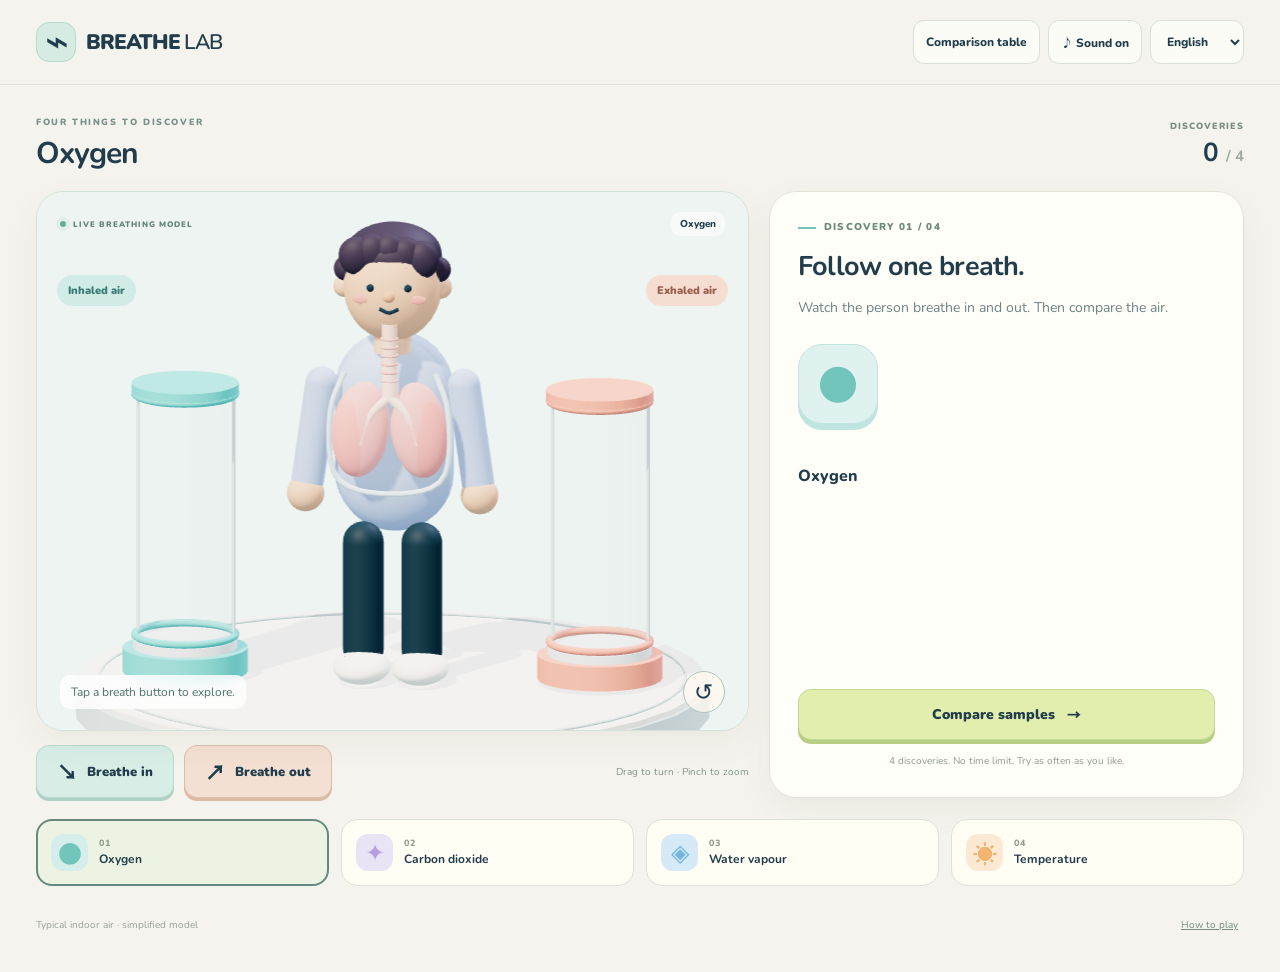
==== breath-lab/index.html @ cea1d40a "Add Breathe Lab: bilingual 3D inhaled and exhaled air game" ====
<!doctype html><html lang="en"><head><meta charset="utf-8"><meta name="viewport" content="width=device-width,initial-scale=1"><meta name="theme-color" content="#f5f3ed"><meta name="description" content="Explore a 3D breathing model. Compare oxygen, carbon dioxide, water vapour and temperature in inhaled and exhaled air."><title>Breathe Lab · A 3D air adventure</title><link rel="icon" href="data:image/svg+xml,%3Csvg xmlns='http://www.w3.org/2000/svg' viewBox='0 0 48 48'%3E%3Crect width='48' height='48' rx='14' fill='%2372c5bb'/%3E%3Cpath d='M24 9v15m0-4c-15-18-24 21-11 18 6-1 8-6 8-14m3-4c15-18 24 21 11 18-6-1-8-6-8-14' fill='%23fff' stroke='%23fff' stroke-width='3'/%3E%3C/svg%3E"><link rel="stylesheet" href="style.css?v=1"><script type="module" src="app.js?v=1"></script></head><body>
<header><button id="home" class="brand"><span class="brand-symbol" aria-hidden="true">⌁</span><span id="brandText">BREATHE<span>LAB</span></span></button><nav><button id="guideButton" class="utility">Comparison table</button><button id="soundButton" class="utility" aria-pressed="true">♪ Sound on</button><select id="language" aria-label="Language / 語言"><option value="en">English</option><option value="zh">繁體中文</option></select></nav></header>
<main><div class="mission-strip"><div><span class="eyebrow" id="missionLabel">FOUR THINGS TO DISCOVER</span><h1 id="missionTitle">Oxygen</h1></div><div class="badge-meter"><span id="badgeLabel">DISCOVERIES</span><strong id="score">0 <small>/ 4</small></strong></div></div>
<div class="layout"><div class="scene-column"><section class="stage" id="stage"><div class="stage-top"><span class="live-label" id="sceneLabel">LIVE BREATHING MODEL</span><span id="topicChip"></span></div><div class="sample-labels"><span class="sample-in" id="leftLabel">Inhaled air</span><span class="sample-out" id="rightLabel">Exhaled air</span></div><canvas id="world" role="img" aria-label="3D person showing the lungs and two air samples"></canvas><div id="fallback" hidden><svg viewBox="0 0 600 440" aria-hidden="true"><ellipse cx="300" cy="398" rx="180" ry="15" fill="#c8d9d3"/><path d="M270 290v87m60-87v87" stroke="#688999" stroke-width="30" stroke-linecap="round"/><path d="M248 171l-27 100m131-100l27 100" stroke="#dba98b" stroke-width="22" stroke-linecap="round"/><rect x="243" y="149" width="114" height="158" rx="38" fill="#cae5e0"/><circle cx="300" cy="101" r="46" fill="#e9bfa2"/><path d="M257 95q-5-60 45-48 42-8 41 43-30-16-36-29-18 27-50 34" fill="#4b5264"/><circle cx="285" cy="102" r="3" fill="#334754"/><circle cx="315" cy="102" r="3" fill="#334754"/><path d="M292 120q8 6 16 0" fill="none" stroke="#9a6356" stroke-width="3"/><g id="fallbackLungs"><path d="M294 185q-40-25-37 37t37 13Z" fill="#eb9a9b"/><path d="M306 185q40-25 37 37t-37 13Z" fill="#eb9a9b"/></g><path d="M300 146v48m0-8l-21 27m21-27l21 27" fill="none" stroke="#fff6f1" stroke-width="7" stroke-linecap="round"/><g fill="#ffffff88" stroke="#8db6bc" stroke-width="3"><rect x="66" y="238" width="90" height="124" rx="25"/><rect x="444" y="238" width="90" height="124" rx="25"/></g><rect id="fallbackIn" x="76" y="350" width="70" height="0" rx="12" fill="#72c5bb"/><rect id="fallbackOut" x="454" y="350" width="70" height="0" rx="12" fill="#72c5bb"/></svg></div><div id="loading">Building your breathing lab…</div><div class="stage-bottom"><span id="phaseLabel" role="status">Tap a breath button to explore.</span><button id="resetView" aria-label="Reset 3D view">↺</button></div><div id="confetti" aria-hidden="true"></div></section><div class="breath-bar"><div class="breath-buttons"><button id="inhale"><span aria-hidden="true">↘</span><span id="inhaleText">Breathe in</span></button><button id="exhale"><span aria-hidden="true">↗</span><span id="exhaleText">Breathe out</span></button></div><span id="gestureHint">Drag to turn · Pinch to zoom</span></div>
</div><aside id="panel" aria-live="polite"></aside></div>
<nav id="missions" class="mission-tabs" aria-label="Choose a discovery"></nav><footer><span id="modelNote">Typical indoor air · simplified model</span><button id="helpButton">How to play</button></footer>
</main><dialog id="guide" aria-labelledby="guideTitle"><div class="dialog-head"><h2 id="guideTitle">Your comparison table</h2><button class="close" id="closeGuide" aria-label="Close">×</button></div><div id="guideContent"></div></dialog><dialog id="help" aria-labelledby="helpTitle"><div class="dialog-head"><h2 id="helpTitle">How to play</h2><button class="close" id="closeHelp" aria-label="Close">×</button></div><div id="helpContent"></div></dialog><div id="announce" class="sr-only" role="status" aria-live="polite"></div></body></html>
---- breath-lab/style.css ----
@import url('https://fonts.googleapis.com/css2?family=Nunito:wght@500;600;700;800;900;1000&family=Noto+Sans+TC:wght@500;700;900&display=swap');
:root{font-family:Nunito,'Noto Sans TC',sans-serif;color:#213d4b;background:#f5f3ed;font-synthesis:none;--ink:#213d4b;--mint:#72c5bb;--coral:#efaa92;--muted:#7c8d90;--topic:#72c5bb}*{box-sizing:border-box}body{margin:0}button,select{font:inherit;color:inherit;cursor:pointer;min-height:44px;touch-action:manipulation}button{border:0}button:focus-visible,select:focus-visible{outline:3px solid #d78d49;outline-offset:3px}button:disabled{cursor:default;opacity:.4}button svg{pointer-events:none}h1,h2,h3,p{margin:0}header{max-width:1440px;margin:auto;padding:20px 36px;display:flex;align-items:center;justify-content:space-between;gap:20px;border-bottom:1px solid #dce2db}.brand{display:flex;align-items:center;gap:10px;font-size:21px;font-weight:1000;letter-spacing:-1px;background:none;padding:0}.brand span span{font-weight:600;margin-left:4px}.brand-symbol{width:40px;height:40px;background:#d6ece3;border:1px solid #b8d9cb;border-radius:13px;font-size:40px;line-height:.7;display:grid;place-items:center}.utility,select{background:#fcfcf6;border:1px solid #d9e1d6;border-radius:11px;font-weight:800;font-size:12px;padding:8px 12px}header nav{display:flex;gap:8px}main{max-width:1440px;margin:auto;padding:24px 36px}.mission-strip{display:flex;justify-content:space-between;align-items:center;margin-bottom:18px;gap:15px}.eyebrow{font-size:9px;font-weight:900;letter-spacing:1.6px;color:#7b918c}h1{font-size:30px;letter-spacing:-1px;line-height:1.3;margin-top:3px}.badge-meter{text-align:right}.badge-meter>span{font-size:9px;letter-spacing:1px;color:#7c8d85;font-weight:900}.badge-meter strong{display:block;font-size:26px}.badge-meter small{font-size:15px;color:#9aaba1}.layout{display:grid;grid-template-columns:minmax(0,1.5fr) minmax(350px,1fr);gap:20px;align-items:stretch}.stage{min-width:0;position:relative;overflow:hidden;border-radius:27px;background:#e8f0ed;min-height:540px;border:1px solid #d3e3db;box-shadow:0 12px 32px #4b5a4010}#world{position:absolute;inset:0;width:100%;height:100%;touch-action:none;display:block}.stage-top,.stage-bottom{position:absolute;left:23px;right:23px;z-index:2;display:flex;justify-content:space-between;align-items:center;gap:15px;pointer-events:none}.stage-top{top:20px}.live-label{font-size:8px;letter-spacing:1px;font-weight:1000;color:#65847c;display:flex;align-items:center;gap:7px}.live-label:before{content:'';width:6px;height:6px;background:#63ae91;border-radius:50%;box-shadow:0 0 0 4px #63ae9116}#topicChip{padding:5px 9px;background:#ffffff80;border-radius:9px;font-size:10px;font-weight:800;max-width:150px}.stage-bottom{bottom:17px}#phaseLabel{font-size:12px;line-height:1.5;background:#ffffffc9;backdrop-filter:blur(6px);padding:8px 11px;border-radius:10px;max-width:83%;color:#4e716b}#resetView{pointer-events:auto;border:1px solid #abc6ba;background:#fffaf0bd;border-radius:50%;font-size:23px;width:42px;min-height:42px}.sample-labels{position:absolute;top:83px;left:20px;right:20px;display:flex;justify-content:space-between;z-index:2;pointer-events:none;gap:15px}.sample-labels>span{font-size:11px;padding:8px 11px;border-radius:30px;font-weight:900;max-width:40%;text-align:center}.sample-in{background:#d1ece6;color:#3c7c77}.sample-out{background:#f5ddd1;color:#9c604d}#panel{padding:28px;border:1px solid #dfe4da;border-radius:27px;background:#fffef8;display:flex;flex-direction:column;min-height:540px;box-shadow:0 12px 32px #4b5a4010}.kicker{font-size:10px;font-weight:900;letter-spacing:1.3px;color:#6b8c7e;margin-bottom:16px}.kicker:before{content:'';display:inline-block;width:18px;height:2px;background:var(--topic);vertical-align:middle;margin-right:8px}h2{font-size:27px;line-height:1.24;letter-spacing:-.7px}.description{font-size:14px;color:#6d8386;line-height:1.7;margin-top:13px}.topic-orb{display:grid;place-items:center;width:80px;height:80px;background:color-mix(in srgb,var(--topic) 22%,white);border:1px solid color-mix(in srgb,var(--topic) 45%,white);border-radius:24px;margin:24px 0 18px;font-size:40px;color:var(--topic);box-shadow:0 6px 0 color-mix(in srgb,var(--topic) 45%,white)}.panel-bottom{margin-top:auto;padding-top:24px}.primary{width:100%;border:1px solid #bedb91;border-radius:13px;background:#e2eeae;box-shadow:0 4px 0 #b8ce85;display:flex;align-items:center;justify-content:center;gap:12px;min-height:51px;padding:12px 15px;font-size:14px;font-weight:1000;transition:transform .15s}.primary:hover{transform:translateY(-2px);background:#e8f5b4}.primary:active{transform:translateY(2px)}.small-note{font-size:10px;line-height:1.65;color:#8d9d92;text-align:center;margin-top:13px}.selection{display:grid;grid-template-columns:1fr 1fr;gap:11px;margin-top:21px}.sample-card{padding:13px 10px;background:#f2f7f0;border:1px solid #d8e8dd;border-radius:16px;min-width:0}.sample-card.out{background:#fcf0e8;border-color:#efdccd}.sample-card h3{font-size:12px;line-height:1.4;margin-bottom:12px;text-align:center}.pick{display:block;min-height:46px;width:100%;margin-top:7px;background:#ffffffaa;border:1.5px solid #d6e1d5;border-radius:10px;font-weight:900;font-size:14px}.pick[aria-pressed=true]{background:#294e57;color:#fff;border-color:#294e57;box-shadow:0 3px 0 #173c43}.pick:hover{border-color:#294e57}.feedback{font-size:12px;color:#a6664d;line-height:1.6;min-height:35px;margin-top:14px}.hint-button,.secondary{background:#f0f3e9;border:1px solid #dce4d5;border-radius:10px;padding:9px 12px;font-size:12px;font-weight:800}.hint-button{margin-top:12px;align-self:flex-start}.hint-text{font-size:12px;color:#6a8278;line-height:1.6;margin-top:9px}.success-icon{background:#e3efb0;width:58px;height:58px;border:1px solid #c6db97;border-radius:20px;display:grid;place-items:center;font-size:33px;transform:rotate(-8deg);margin:8px 0 20px}.answer-pair{display:grid;grid-template-columns:1fr 1fr;gap:10px;margin:23px 0 0}.answer-pair>div{padding:15px 10px;border-radius:15px;text-align:center;background:#e1f1ea}.answer-pair>div:last-child{background:#f8e7dc}.answer-pair small{font-size:11px;display:block;color:#748b82;margin-bottom:7px}.answer-pair strong{font-size:24px}.result-fact{margin-top:21px;font-size:16px;line-height:1.65;font-weight:800}.button-row{display:flex;gap:9px;margin-top:12px}.button-row>*{flex:1}.breath-bar{display:flex;align-items:center;justify-content:space-between;gap:15px;margin:17px 0 24px}.breath-buttons{display:flex;gap:10px}.breath-buttons button{display:flex;align-items:center;gap:9px;border-radius:13px;padding:10px 20px;font-size:13px;font-weight:900;border:1px solid #b5dcd2;background:#d9ede7;box-shadow:0 3px 0 #afd0c5}.breath-buttons button:last-child{background:#f4dfd3;border-color:#dfbeaa;box-shadow:0 3px 0 #ddbaa4}.breath-buttons button[aria-pressed=true]{outline:3px solid #486d68;outline-offset:2px}.breath-buttons button span:first-child{font-size:21px}#gestureHint{font-size:10px;color:#81958b}.mission-tabs{display:grid;grid-template-columns:repeat(4,minmax(0,1fr));gap:12px}.mission-tab{background:#fffdf4;border:1px solid #dbe3d5;border-radius:16px;padding:14px;display:flex;align-items:center;gap:11px;text-align:left;min-width:0}.mission-tab.current{border:2px solid #65897e;padding:13px;background:#edf3e2}.mission-tab.completed{background:#e4edda}.mission-tab .icon{width:37px;height:37px;background:color-mix(in srgb,var(--color) 30%,white);color:var(--color);display:grid;place-items:center;font-size:24px;border-radius:12px;flex:none}.mission-tab small{display:block;color:#8c9b8b;font-size:9px;font-weight:800;letter-spacing:1px}.mission-tab strong{font-size:12px;line-height:1.3;display:block;margin-top:3px}footer{display:flex;justify-content:space-between;align-items:center;color:#98a295;font-size:10px;margin-top:17px;gap:15px}footer button{background:none;text-decoration:underline;font-size:10px;color:#768c7c}.end-number{font-size:59px;letter-spacing:-3px;font-weight:1000;color:#5a8776;margin:14px 0 5px}.end-number small{font-size:24px;color:#a1b0a3;letter-spacing:0}.mini-table{width:100%;border-collapse:separate;border-spacing:0;overflow:hidden;border:1px solid #d8e3d5;border-radius:14px;margin-top:20px;font-size:12px}.mini-table th,.mini-table td{text-align:center;padding:11px 8px;border-bottom:1px solid #dfe7da;line-height:1.5}.mini-table th{background:#edf2e5;font-weight:900;color:#657e70}.mini-table td:first-child{text-align:left;font-weight:800}.mini-table tr:last-child td{border-bottom:0}.mini-table td:nth-child(2){background:#f0f8f2}.mini-table td:nth-child(3){background:#fff4ea}.table-note{font-size:11px;line-height:1.7;color:#859483;margin-top:15px}dialog{border:1px solid #d6e2d4;border-radius:25px;background:#fffef6;max-width:680px;width:calc(100% - 28px);max-height:88dvh;padding:26px;color:var(--ink);box-shadow:0 24px 100px #183f4b30}dialog::backdrop{background:#1f3a4da6;backdrop-filter:blur(6px)}.dialog-head{display:flex;align-items:center;justify-content:space-between;gap:15px}.dialog-head h2{font-size:23px}.close{background:#ecf2e4;border:1px solid #d7e1cf;border-radius:50%;font-size:25px;width:42px;flex:none}.help-steps{display:grid;gap:15px;margin:23px 0}.help-steps p{background:#f0f4e8;padding:15px;border-radius:13px;font-size:14px;font-weight:700}details{font-size:11px;color:#718477;margin-top:20px;line-height:1.8}details a{color:#447a72}#loading{position:absolute;inset:0;display:grid;place-items:center;background:#e8f0ed;z-index:3;color:#7c9687;font-size:13px}#loading[hidden],#fallback[hidden]{display:none}#fallback{position:absolute;inset:40px 0 55px}#fallback svg{width:100%;height:100%}#fallbackIn,#fallbackOut{transition:height .6s,y .6s,fill .5s}#fallbackLungs{transform-box:fill-box;transform-origin:center;transition:transform 1.4s}#fallback.breath-in #fallbackLungs{transform:scale(1.12)}#fallback.breath-out #fallbackLungs{transform:scale(.9)}#confetti{position:absolute;inset:0;pointer-events:none;z-index:3;overflow:hidden}#confetti i{position:absolute;left:var(--x);top:-15px;width:7px;height:13px;background:var(--color);border-radius:2px;animation:fall 2.5s ease-out var(--delay) both}@keyframes fall{to{transform:translateY(650px) rotate(650deg);opacity:0}}.sr-only{position:absolute;width:1px;height:1px;overflow:hidden;clip:rect(0,0,0,0);white-space:nowrap}
@media(max-width:1000px){header{padding:18px 22px}main{padding:22px}.layout{grid-template-columns:minmax(0,1.25fr) minmax(320px,1fr);gap:15px}#panel{padding:23px}h2{font-size:25px}.stage,#panel{min-height:520px}.mission-tab{padding:11px}.mission-tab.current{padding:10px}}
@media(max-width:760px){header{padding:16px;flex-wrap:wrap;gap:13px}.brand{font-size:20px}header nav{margin-left:auto;gap:6px}.utility,select{font-size:11px;padding:7px 9px}main{padding:18px 16px}.mission-strip{margin-bottom:13px}.eyebrow{font-size:8px}h1{font-size:26px}.badge-meter strong{font-size:24px}.layout{grid-template-columns:1fr;gap:14px}.stage{height:420px;min-height:420px;border-radius:23px}#panel{min-height:0;padding:23px;border-radius:23px}.stage-top{left:17px;right:17px;top:17px}.sample-labels{top:63px;left:14px;right:14px}.sample-labels>span{font-size:10px;padding:7px 10px}.stage-bottom{left:15px;right:15px;bottom:13px}#phaseLabel{font-size:11px}.topic-orb{width:64px;height:64px;border-radius:19px;font-size:34px;margin:17px 0 10px}.kicker{margin-bottom:12px}.description{font-size:13px}.panel-bottom{padding-top:18px}.selection{margin-top:16px}.breath-bar{margin:18px 0;align-items:center}.breath-buttons{gap:8px}.breath-buttons button{padding:8px 12px;font-size:12px}#gestureHint{font-size:9px;max-width:102px;text-align:right}.mission-tabs{grid-template-columns:repeat(2,minmax(0,1fr));gap:9px}.mission-tab strong{font-size:12px}.mission-tab small{font-size:8px}.mission-tab .icon{width:32px;height:32px;font-size:21px}.mini-table{font-size:11px}.mini-table th,.mini-table td{padding:10px 5px}.dialog-head h2{font-size:21px}dialog{padding:20px}footer{font-size:9px}.success-icon{width:49px;height:49px;font-size:27px;margin:4px 0 14px}}
@media(max-width:430px){header nav{width:100%;justify-content:flex-end}header{gap:8px}.stage{height:365px;min-height:365px}.live-label{font-size:7px}#topicChip{font-size:9px;max-width:115px}.sample-labels{top:57px}.breath-buttons button{font-size:11px;padding:8px 10px}.breath-buttons button span:first-child{font-size:17px}#gestureHint{max-width:80px;font-size:8px}.answer-pair strong{font-size:22px}h2{font-size:25px}.badge-meter>span{font-size:8px}}
@media(prefers-reduced-motion:reduce){*,*:before,*:after{scroll-behavior:auto!important;transition:none!important;animation:none!important}}

.scene-column{min-width:0;display:flex;flex-direction:column}.scene-column .stage{flex:1}.scene-column .breath-bar{margin:14px 0 0}.mission-tabs{margin-top:21px}.stage{scroll-margin-top:12px}@media(max-width:760px){.scene-column .stage{flex:none}.scene-column .breath-bar{margin:12px 0 3px}}
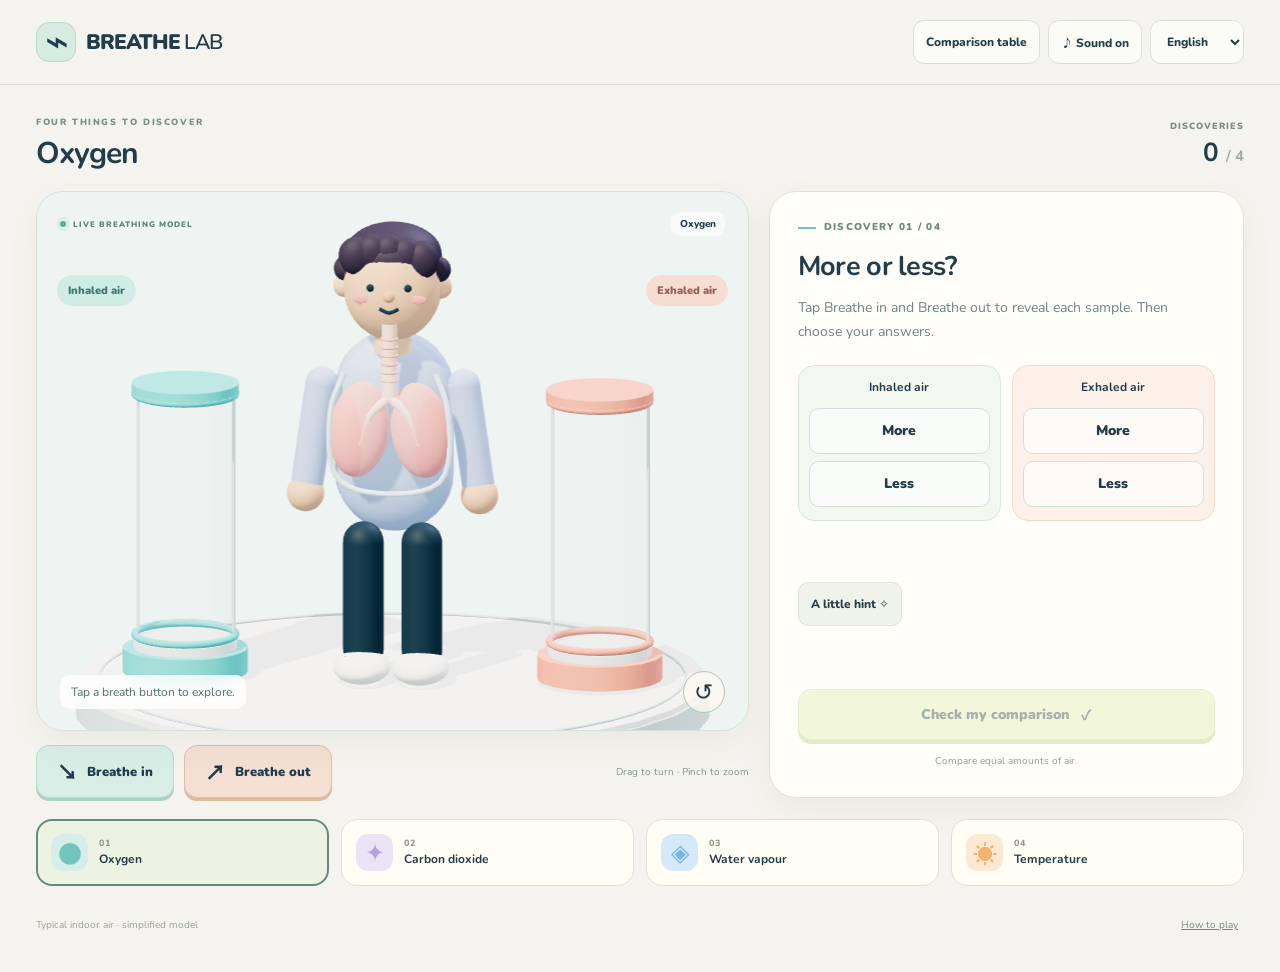
==== commit 0ea6ecab: "Start comparisons immediately and reveal each air sample on its breath action" ====
--- a/breath-lab/index.html
+++ b/breath-lab/index.html
@@ -1,4 +1,4 @@
-<!doctype html><html lang="en"><head><meta charset="utf-8"><meta name="viewport" content="width=device-width,initial-scale=1"><meta name="theme-color" content="#f5f3ed"><meta name="description" content="Explore a 3D breathing model. Compare oxygen, carbon dioxide, water vapour and temperature in inhaled and exhaled air."><title>Breathe Lab · A 3D air adventure</title><link rel="icon" href="data:image/svg+xml,%3Csvg xmlns='http://www.w3.org/2000/svg' viewBox='0 0 48 48'%3E%3Crect width='48' height='48' rx='14' fill='%2372c5bb'/%3E%3Cpath d='M24 9v15m0-4c-15-18-24 21-11 18 6-1 8-6 8-14m3-4c15-18 24 21 11 18-6-1-8-6-8-14' fill='%23fff' stroke='%23fff' stroke-width='3'/%3E%3C/svg%3E"><link rel="stylesheet" href="style.css?v=1"><script type="module" src="app.js?v=1"></script></head><body>
+<!doctype html><html lang="en"><head><meta charset="utf-8"><meta name="viewport" content="width=device-width,initial-scale=1"><meta name="theme-color" content="#f5f3ed"><meta name="description" content="Explore a 3D breathing model. Compare oxygen, carbon dioxide, water vapour and temperature in inhaled and exhaled air."><title>Breathe Lab · A 3D air adventure</title><link rel="icon" href="data:image/svg+xml,%3Csvg xmlns='http://www.w3.org/2000/svg' viewBox='0 0 48 48'%3E%3Crect width='48' height='48' rx='14' fill='%2372c5bb'/%3E%3Cpath d='M24 9v15m0-4c-15-18-24 21-11 18 6-1 8-6 8-14m3-4c15-18 24 21 11 18-6-1-8-6-8-14' fill='%23fff' stroke='%23fff' stroke-width='3'/%3E%3C/svg%3E"><link rel="stylesheet" href="style.css?v=1"><script type="module" src="app.js?v=2"></script></head><body>
 <header><button id="home" class="brand"><span class="brand-symbol" aria-hidden="true">⌁</span><span id="brandText">BREATHE<span>LAB</span></span></button><nav><button id="guideButton" class="utility">Comparison table</button><button id="soundButton" class="utility" aria-pressed="true">♪ Sound on</button><select id="language" aria-label="Language / 語言"><option value="en">English</option><option value="zh">繁體中文</option></select></nav></header>
 <main><div class="mission-strip"><div><span class="eyebrow" id="missionLabel">FOUR THINGS TO DISCOVER</span><h1 id="missionTitle">Oxygen</h1></div><div class="badge-meter"><span id="badgeLabel">DISCOVERIES</span><strong id="score">0 <small>/ 4</small></strong></div></div>
 <div class="layout"><div class="scene-column"><section class="stage" id="stage"><div class="stage-top"><span class="live-label" id="sceneLabel">LIVE BREATHING MODEL</span><span id="topicChip"></span></div><div class="sample-labels"><span class="sample-in" id="leftLabel">Inhaled air</span><span class="sample-out" id="rightLabel">Exhaled air</span></div><canvas id="world" role="img" aria-label="3D person showing the lungs and two air samples"></canvas><div id="fallback" hidden><svg viewBox="0 0 600 440" aria-hidden="true"><ellipse cx="300" cy="398" rx="180" ry="15" fill="#c8d9d3"/><path d="M270 290v87m60-87v87" stroke="#688999" stroke-width="30" stroke-linecap="round"/><path d="M248 171l-27 100m131-100l27 100" stroke="#dba98b" stroke-width="22" stroke-linecap="round"/><rect x="243" y="149" width="114" height="158" rx="38" fill="#cae5e0"/><circle cx="300" cy="101" r="46" fill="#e9bfa2"/><path d="M257 95q-5-60 45-48 42-8 41 43-30-16-36-29-18 27-50 34" fill="#4b5264"/><circle cx="285" cy="102" r="3" fill="#334754"/><circle cx="315" cy="102" r="3" fill="#334754"/><path d="M292 120q8 6 16 0" fill="none" stroke="#9a6356" stroke-width="3"/><g id="fallbackLungs"><path d="M294 185q-40-25-37 37t37 13Z" fill="#eb9a9b"/><path d="M306 185q40-25 37 37t-37 13Z" fill="#eb9a9b"/></g><path d="M300 146v48m0-8l-21 27m21-27l21 27" fill="none" stroke="#fff6f1" stroke-width="7" stroke-linecap="round"/><g fill="#ffffff88" stroke="#8db6bc" stroke-width="3"><rect x="66" y="238" width="90" height="124" rx="25"/><rect x="444" y="238" width="90" height="124" rx="25"/></g><rect id="fallbackIn" x="76" y="350" width="70" height="0" rx="12" fill="#72c5bb"/><rect id="fallbackOut" x="454" y="350" width="70" height="0" rx="12" fill="#72c5bb"/></svg></div><div id="loading">Building your breathing lab…</div><div class="stage-bottom"><span id="phaseLabel" role="status">Tap a breath button to explore.</span><button id="resetView" aria-label="Reset 3D view">↺</button></div><div id="confetti" aria-hidden="true"></div></section><div class="breath-bar"><div class="breath-buttons"><button id="inhale"><span aria-hidden="true">↘</span><span id="inhaleText">Breathe in</span></button><button id="exhale"><span aria-hidden="true">↗</span><span id="exhaleText">Breathe out</span></button></div><span id="gestureHint">Drag to turn · Pinch to zoom</span></div>
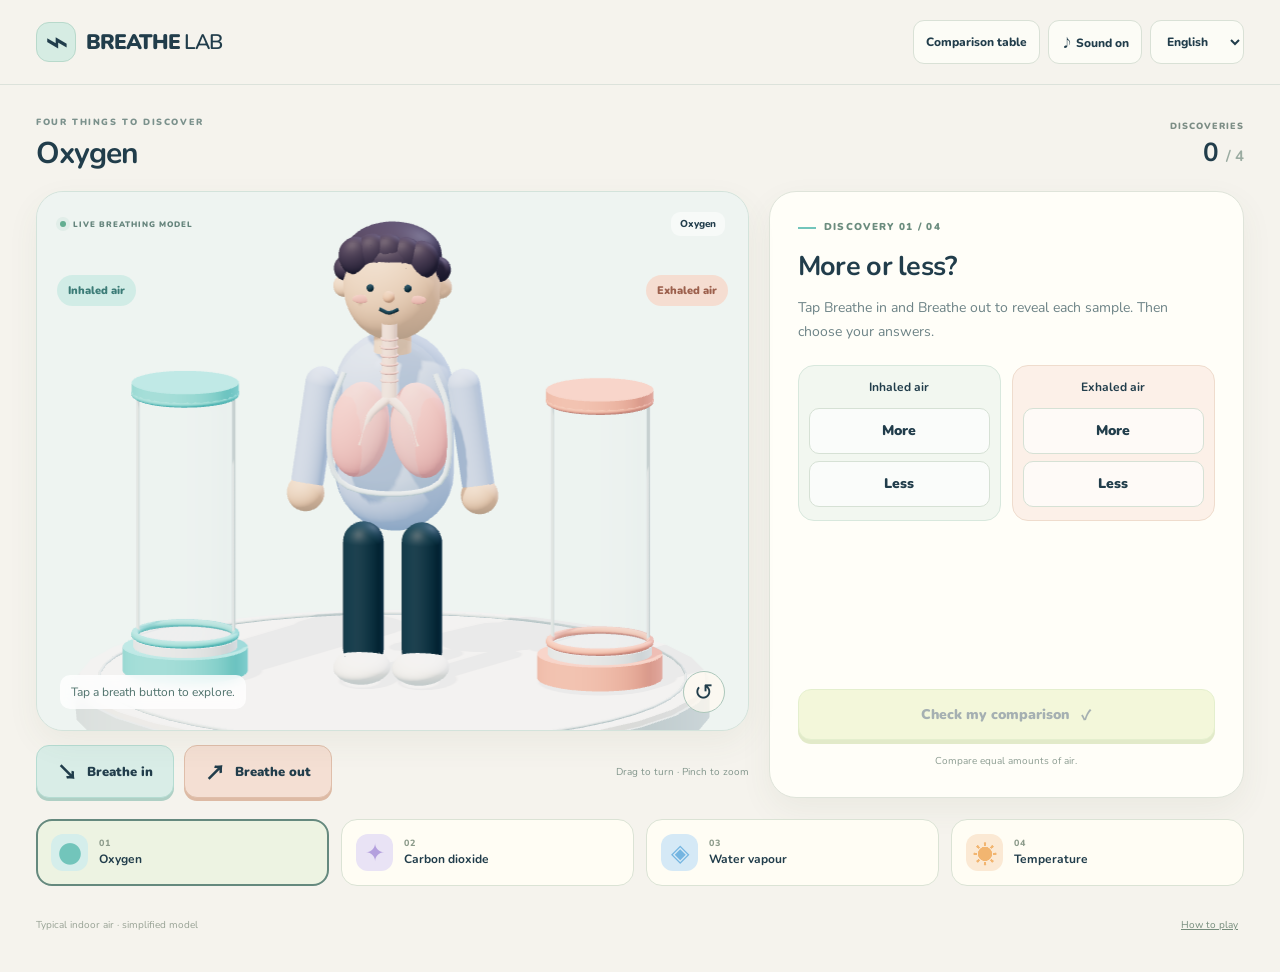
==== commit cec423d5: "Remove optional hint from Breathe Lab comparison questions" ====
--- a/breath-lab/index.html
+++ b/breath-lab/index.html
@@ -1,4 +1,4 @@
-<!doctype html><html lang="en"><head><meta charset="utf-8"><meta name="viewport" content="width=device-width,initial-scale=1"><meta name="theme-color" content="#f5f3ed"><meta name="description" content="Explore a 3D breathing model. Compare oxygen, carbon dioxide, water vapour and temperature in inhaled and exhaled air."><title>Breathe Lab · A 3D air adventure</title><link rel="icon" href="data:image/svg+xml,%3Csvg xmlns='http://www.w3.org/2000/svg' viewBox='0 0 48 48'%3E%3Crect width='48' height='48' rx='14' fill='%2372c5bb'/%3E%3Cpath d='M24 9v15m0-4c-15-18-24 21-11 18 6-1 8-6 8-14m3-4c15-18 24 21 11 18-6-1-8-6-8-14' fill='%23fff' stroke='%23fff' stroke-width='3'/%3E%3C/svg%3E"><link rel="stylesheet" href="style.css?v=1"><script type="module" src="app.js?v=2"></script></head><body>
+<!doctype html><html lang="en"><head><meta charset="utf-8"><meta name="viewport" content="width=device-width,initial-scale=1"><meta name="theme-color" content="#f5f3ed"><meta name="description" content="Explore a 3D breathing model. Compare oxygen, carbon dioxide, water vapour and temperature in inhaled and exhaled air."><title>Breathe Lab · A 3D air adventure</title><link rel="icon" href="data:image/svg+xml,%3Csvg xmlns='http://www.w3.org/2000/svg' viewBox='0 0 48 48'%3E%3Crect width='48' height='48' rx='14' fill='%2372c5bb'/%3E%3Cpath d='M24 9v15m0-4c-15-18-24 21-11 18 6-1 8-6 8-14m3-4c15-18 24 21 11 18-6-1-8-6-8-14' fill='%23fff' stroke='%23fff' stroke-width='3'/%3E%3C/svg%3E"><link rel="stylesheet" href="style.css?v=1"><script type="module" src="app.js?v=3"></script></head><body>
 <header><button id="home" class="brand"><span class="brand-symbol" aria-hidden="true">⌁</span><span id="brandText">BREATHE<span>LAB</span></span></button><nav><button id="guideButton" class="utility">Comparison table</button><button id="soundButton" class="utility" aria-pressed="true">♪ Sound on</button><select id="language" aria-label="Language / 語言"><option value="en">English</option><option value="zh">繁體中文</option></select></nav></header>
 <main><div class="mission-strip"><div><span class="eyebrow" id="missionLabel">FOUR THINGS TO DISCOVER</span><h1 id="missionTitle">Oxygen</h1></div><div class="badge-meter"><span id="badgeLabel">DISCOVERIES</span><strong id="score">0 <small>/ 4</small></strong></div></div>
 <div class="layout"><div class="scene-column"><section class="stage" id="stage"><div class="stage-top"><span class="live-label" id="sceneLabel">LIVE BREATHING MODEL</span><span id="topicChip"></span></div><div class="sample-labels"><span class="sample-in" id="leftLabel">Inhaled air</span><span class="sample-out" id="rightLabel">Exhaled air</span></div><canvas id="world" role="img" aria-label="3D person showing the lungs and two air samples"></canvas><div id="fallback" hidden><svg viewBox="0 0 600 440" aria-hidden="true"><ellipse cx="300" cy="398" rx="180" ry="15" fill="#c8d9d3"/><path d="M270 290v87m60-87v87" stroke="#688999" stroke-width="30" stroke-linecap="round"/><path d="M248 171l-27 100m131-100l27 100" stroke="#dba98b" stroke-width="22" stroke-linecap="round"/><rect x="243" y="149" width="114" height="158" rx="38" fill="#cae5e0"/><circle cx="300" cy="101" r="46" fill="#e9bfa2"/><path d="M257 95q-5-60 45-48 42-8 41 43-30-16-36-29-18 27-50 34" fill="#4b5264"/><circle cx="285" cy="102" r="3" fill="#334754"/><circle cx="315" cy="102" r="3" fill="#334754"/><path d="M292 120q8 6 16 0" fill="none" stroke="#9a6356" stroke-width="3"/><g id="fallbackLungs"><path d="M294 185q-40-25-37 37t37 13Z" fill="#eb9a9b"/><path d="M306 185q40-25 37 37t-37 13Z" fill="#eb9a9b"/></g><path d="M300 146v48m0-8l-21 27m21-27l21 27" fill="none" stroke="#fff6f1" stroke-width="7" stroke-linecap="round"/><g fill="#ffffff88" stroke="#8db6bc" stroke-width="3"><rect x="66" y="238" width="90" height="124" rx="25"/><rect x="444" y="238" width="90" height="124" rx="25"/></g><rect id="fallbackIn" x="76" y="350" width="70" height="0" rx="12" fill="#72c5bb"/><rect id="fallbackOut" x="454" y="350" width="70" height="0" rx="12" fill="#72c5bb"/></svg></div><div id="loading">Building your breathing lab…</div><div class="stage-bottom"><span id="phaseLabel" role="status">Tap a breath button to explore.</span><button id="resetView" aria-label="Reset 3D view">↺</button></div><div id="confetti" aria-hidden="true"></div></section><div class="breath-bar"><div class="breath-buttons"><button id="inhale"><span aria-hidden="true">↘</span><span id="inhaleText">Breathe in</span></button><button id="exhale"><span aria-hidden="true">↗</span><span id="exhaleText">Breathe out</span></button></div><span id="gestureHint">Drag to turn · Pinch to zoom</span></div>
